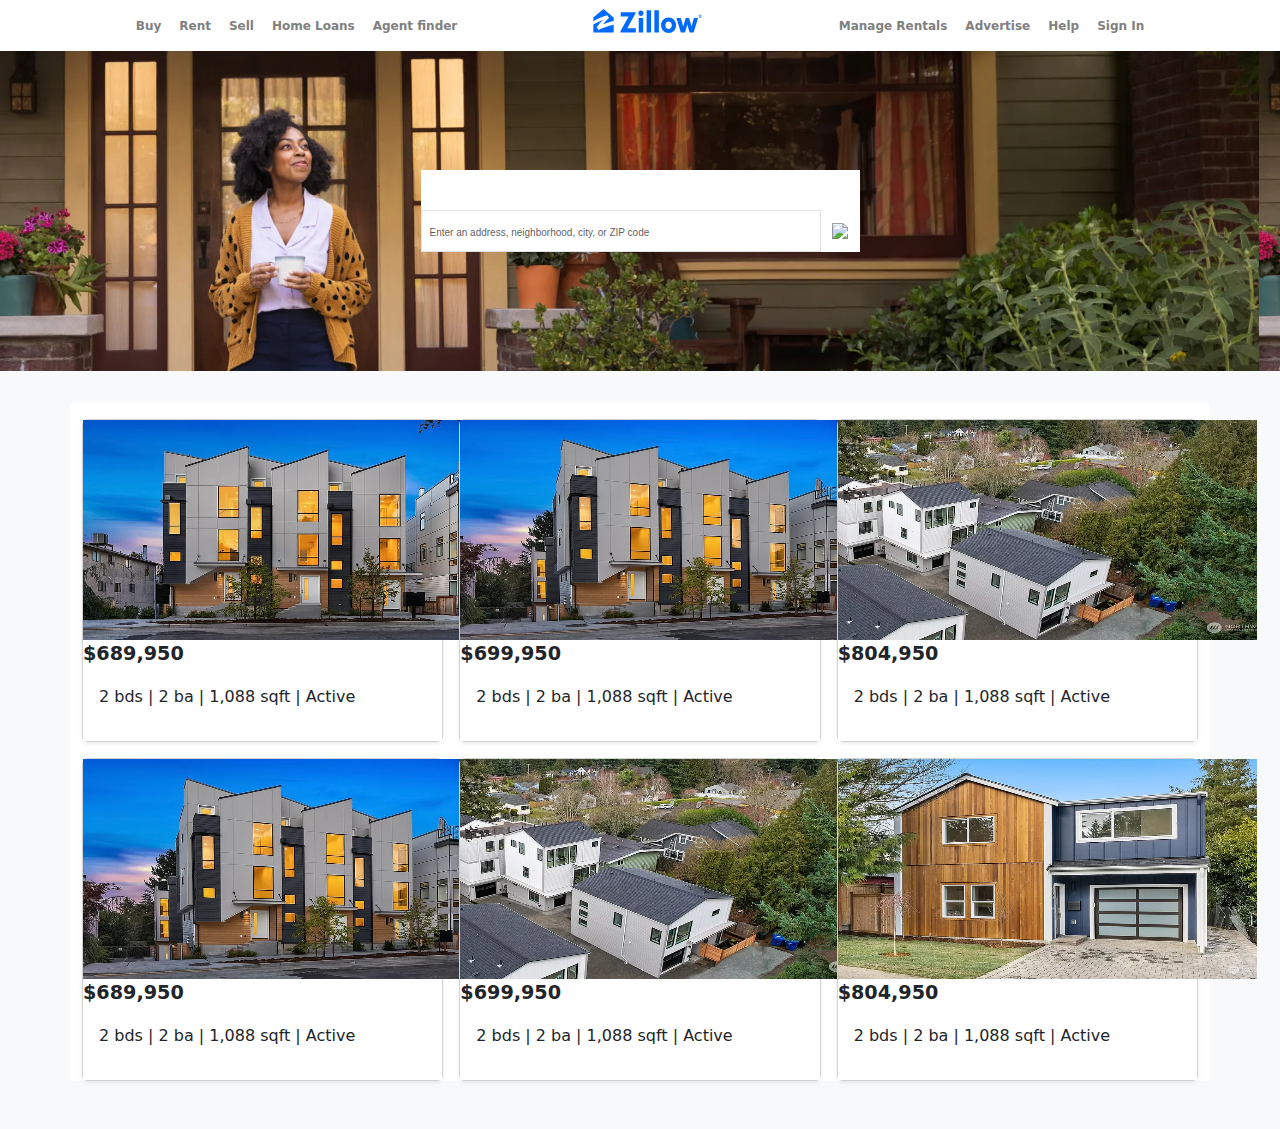
==== album/index.html @ 71f2a59e "Update index.html" ====
<!doctype html>
<html lang="en" data-bs-theme="auto">
  <head><script src="../assets/js/color-modes.js"></script>

    <meta charset="utf-8">
    <meta name="viewport" content="width=device-width, initial-scale=1">
    <meta name="description" content="">
    <meta name="author" content="Mark Otto, Jacob Thornton, and Bootstrap contributors">
    <meta name="generator" content="Hugo 0.118.2">
    <title>Album example · Bootstrap v5.3</title>

    <link rel="canonical" href="https://getbootstrap.com/docs/5.3/examples/album/">

    

    <link rel="stylesheet" href="https://cdn.jsdelivr.net/npm/@docsearch/css@3">

<link href="../assets/dist/css/bootstrap.min.css" rel="stylesheet">

    <style>
        *{
            background-color: white;
        }
      .bd-placeholder-img {
        font-size: 1.125rem;
        text-anchor: middle;
        -webkit-user-select: none;
        -moz-user-select: none;
        user-select: none;
      }

      @media (min-width: 768px) {
        .bd-placeholder-img-lg {
          font-size: 3.5rem;
        }
      }

      .b-example-divider {
        width: 100%;
        height: 3rem;
        border: solid rgba(0, 0, 0, .15);
        border-width: 1px 0;
        box-shadow: inset 0 .5em 1.5em rgba(0, 0, 0, .1), inset 0 .125em .5em rgba(0, 0, 0, .15);
      }

      .b-example-vr {
        flex-shrink: 0;
        width: 1.5rem;
        height: 100vh;
      }

      .bi {
        vertical-align: -.125em;
        fill: currentColor;
      }

      .nav-scroller {
        position: relative;
        z-index: 2;
        height: 2.75rem;
        overflow-y: hidden;
      }

      .nav-scroller .nav {
        display: flex;
        flex-wrap: nowrap;
        padding-bottom: 1rem;
        margin-top: -1px;
        overflow-x: auto;
        text-align: center;
        white-space: nowrap;
        -webkit-overflow-scrolling: touch;
      }

      .btn-bd-primary {
        --bd-violet-bg: #712cf9;
        --bd-violet-rgb: 112.520718, 44.062154, 249.437846;

        --bs-btn-font-weight: 600;
        --bs-btn-color: var(--bs-white);
        --bs-btn-bg: var(--bd-violet-bg);
        --bs-btn-border-color: var(--bd-violet-bg);
        --bs-btn-hover-color: var(--bs-white);
        --bs-btn-hover-bg: #6528e0;
        --bs-btn-hover-border-color: #6528e0;
        --bs-btn-focus-shadow-rgb: var(--bd-violet-rgb);
        --bs-btn-active-color: var(--bs-btn-hover-color);
        --bs-btn-active-bg: #5a23c8;
        --bs-btn-active-border-color: #5a23c8;
      }

      .bd-mode-toggle {
        z-index: 1500;
      }

      .bd-mode-toggle .dropdown-menu .active .bi {
        display: block !important;
      }
      #navbar ul{
    padding:0.75em;
    padding-bottom:0px;
    list-style: none;
    font-size: 0.75em;
    font-weight:600;
}
body{
    box-sizing: border-box;
}
#navbar li{
    padding:0% 0.75em;
    color: grey;
}
#home{
    box-sizing: border-box;
    width: 100hw;
    display: flex;
    justify-content: center;
    height: 20em;
    text-align: center;
    align-items: center;
    font-family:'Lucida Sans', 'Lucida Sans Regular', 'Lucida Grande', 'Lucida Sans Unicode', Geneva, Verdana, sans-serif;
    padding: auto;
    color: white;
    font-weight: bold;
    background: url(../images/Banner\ image.webp);
    background-size: contain;
}

#home-events{
    margin: 10em;
}
#home-input{
    padding: 0.5em;
    width: 25em;
    border-radius: 0;
}
#home-image{
    background-color: white;
    border: 0px;
    border-radius: 0;
}
.input-group-text img {
    width: 16px; /* Adjust the width of the image */
    height: 16px; /* Adjust the height of the image */
    border-radius: 0px;
    border: 0px;
  }
  ::placeholder{
    font-size: 10px;
    font-weight: 500;
    color: rgb(202, 202, 202);
}
    </style>

    
  </head>
  <body>
    <nav class="d-flex justify-content-evenly pt-2" id="navbar">
      <ul class="d-flex">
          <li>Buy</li>
          <li>Rent</li>
          <li>Sell</li>
          <li>Home Loans</li>
          <li>Agent finder</li>
      </ul>
      <div>
          <img src="../images/z-logo-default.svg" alt="">
      </div>
      <ul class="d-flex ">
          <li>Manage Rentals</li>
          <li>Advertise</li>
          <li>Help</li>
          <li>Sign In</li>
      </ul>
  </nav>
  <section id="home">
      <div class="home-events">
          <article>Agents. Tours. Loans. Homes.</article>
          <div class="input-group mt-3">

              <input type="text" class="form-control" placeholder="Enter an address, neighborhood, city, or ZIP code"
                  id="home-input">

              <span class="input-group-text" id="home-image">
                  <img src="https://purepng.com/public/uploads/medium/search-icon-sl7.png" alt="Search Icon">
              </span>
          </div>
      </div>
  </section>
   
<main>



  <div class="album py-5 bg-body-tertiary">
    <div class="container">

      <div class="row row-cols-1 row-cols-sm-2 row-cols-md-3 g-3">
        <div class="col">
          <div class="card shadow-sm">
            <svg class="bd-placeholder-img card-img-top" width="100%" height="0" xmlns="http://www.w3.org/2000/svg"  aria-label="Placeholder: Thumbnail" preserveAspectRatio="xMidYMid slice" focusable="false"><title>Placeholder</title>
              <img src="../images/card3.webp" alt="laa" style="
    height: 220px;
    width: 419px;
">
              <rect  width="100%" height="100%" fill="#55595c"/>
            
              <text x="50%" y="50%" fill="#eceeef" dy=".3em" style="
    font-size: larger;
    font-weight: bold;
"> $689,950</text>
              </svg>
            <div class="card-body">
              <p class="card-text">2 bds | 2 ba | 1,088 sqft | Active</p>
              <div class="d-flex justify-content-between align-items-center">

                
              </div>
            </div>
          </div>
        </div>
        <div class="col">
          <div class="card shadow-sm">
            <svg class="bd-placeholder-img card-img-top" width="100%" height="0" xmlns="http://www.w3.org/2000/svg" role="img" aria-label="Placeholder: Thumbnail" preserveAspectRatio="xMidYMid slice" focusable="false"><title>Placeholder</title>
              <img src="../images/card4.webp" alt="laa" style="
    height: 220px;
    width: 419px;
">
              <rect width="100%" height="100%" fill="#55595c"/>
              <text x="50%" y="50%" fill="#eceeef" dy=".3em" style="
    font-size: larger;
    font-weight: bold;
"> $699,950</text>
            <div class="card-body">
              <p class="card-text">2 bds | 2 ba | 1,088 sqft | Active</p>
              <div class="d-flex justify-content-between align-items-center">

                
              </div>
            </div>
          </div>
        </div>
        <div class="col">
          <div class="card shadow-sm">
            <svg class="bd-placeholder-img card-img-top" width="100%" height="0" xmlns="http://www.w3.org/2000/svg" role="img" aria-label="Placeholder: Thumbnail" preserveAspectRatio="xMidYMid slice" focusable="false"><title>Placeholder</title>
              <img src="../images/card5.webp" alt="laa" style="
    height: 220px;
    width: 419px;
">
              <rect width="100%" height="100%" fill="#55595c"/><text x="50%" y="50%" fill="#eceeef" dy=".3em" style="
    font-size: larger;
    font-weight: bold;
"> $804,950</text>
            <div class="card-body">
              <p class="card-text">2 bds | 2 ba | 1,088 sqft | Active</p>
              <div class="d-flex justify-content-between align-items-center">

                
              </div>
            </div>
          </div>
        </div>

        <div class="col">
          <div class="card shadow-sm">
            <svg class="bd-placeholder-img card-img-top" width="100%" height="0" xmlns="http://www.w3.org/2000/svg" role="img" aria-label="Placeholder: Thumbnail" preserveAspectRatio="xMidYMid slice" focusable="false"><title>Placeholder</title>
              <img src="../images/card4.webp" alt="laa" style="
    height: 220px;
    width: 419px;
">
              <rect width="100%" height="100%" fill="#55595c"/><text x="50%" y="50%" fill="#eceeef" dy=".3em" style="
    font-size: larger;
    font-weight: bold;
"> $689,950</text>
            <div class="card-body">
              <p class="card-text">2 bds | 2 ba | 1,088 sqft | Active</p>
              <div class="d-flex justify-content-between align-items-center">

                
              </div>
            </div>
          </div>
        </div>
        <div class="col">
          <div class="card shadow-sm">
            <svg class="bd-placeholder-img card-img-top" width="100%" height="0" xmlns="http://www.w3.org/2000/svg" role="img" aria-label="Placeholder: Thumbnail" preserveAspectRatio="xMidYMid slice" focusable="false"><title>Placeholder</title>
              <img src="../images/card5.webp" alt="laa" style="
    height: 220px;
    width: 419px;
">
              <rect width="100%" height="100%" fill="#55595c"/><text x="50%" y="50%" fill="#eceeef" dy=".3em" style="
    font-size: larger;
    font-weight: bold;
"> $699,950</text>
            <div class="card-body">
              <p class="card-text">2 bds | 2 ba | 1,088 sqft | Active</p>
              <div class="d-flex justify-content-between align-items-center">

                
              </div>
            </div>
          </div>
        </div>
        <div class="col">
          <div class="card shadow-sm">
            <svg class="bd-placeholder-img card-img-top" width="100%" height="0" xmlns="http://www.w3.org/2000/svg" role="img" aria-label="Placeholder: Thumbnail" preserveAspectRatio="xMidYMid slice" focusable="false"><title>Placeholder</title>
              <img src="../images/card6.webp" alt="laa" style="
    height: 220px;
    width: 419px;
">
              <rect width="100%" height="100%" fill="#55595c"/><text x="50%" y="50%" fill="#eceeef" dy=".3em" style="
    font-size: larger;
    font-weight: bold;
"> $804,950</text>
            <div class="card-body">
              <p class="card-text">2 bds | 2 ba | 1,088 sqft | Active</p>
              <div class="d-flex justify-content-between align-items-center">

                
              </div>
            </div>
          </div>
        </div>

       
        
       
      </div>
    </div>
  </div>

</main>

<script src="../assets/dist/js/bootstrap.bundle.min.js"></script>

    </body>
</html>
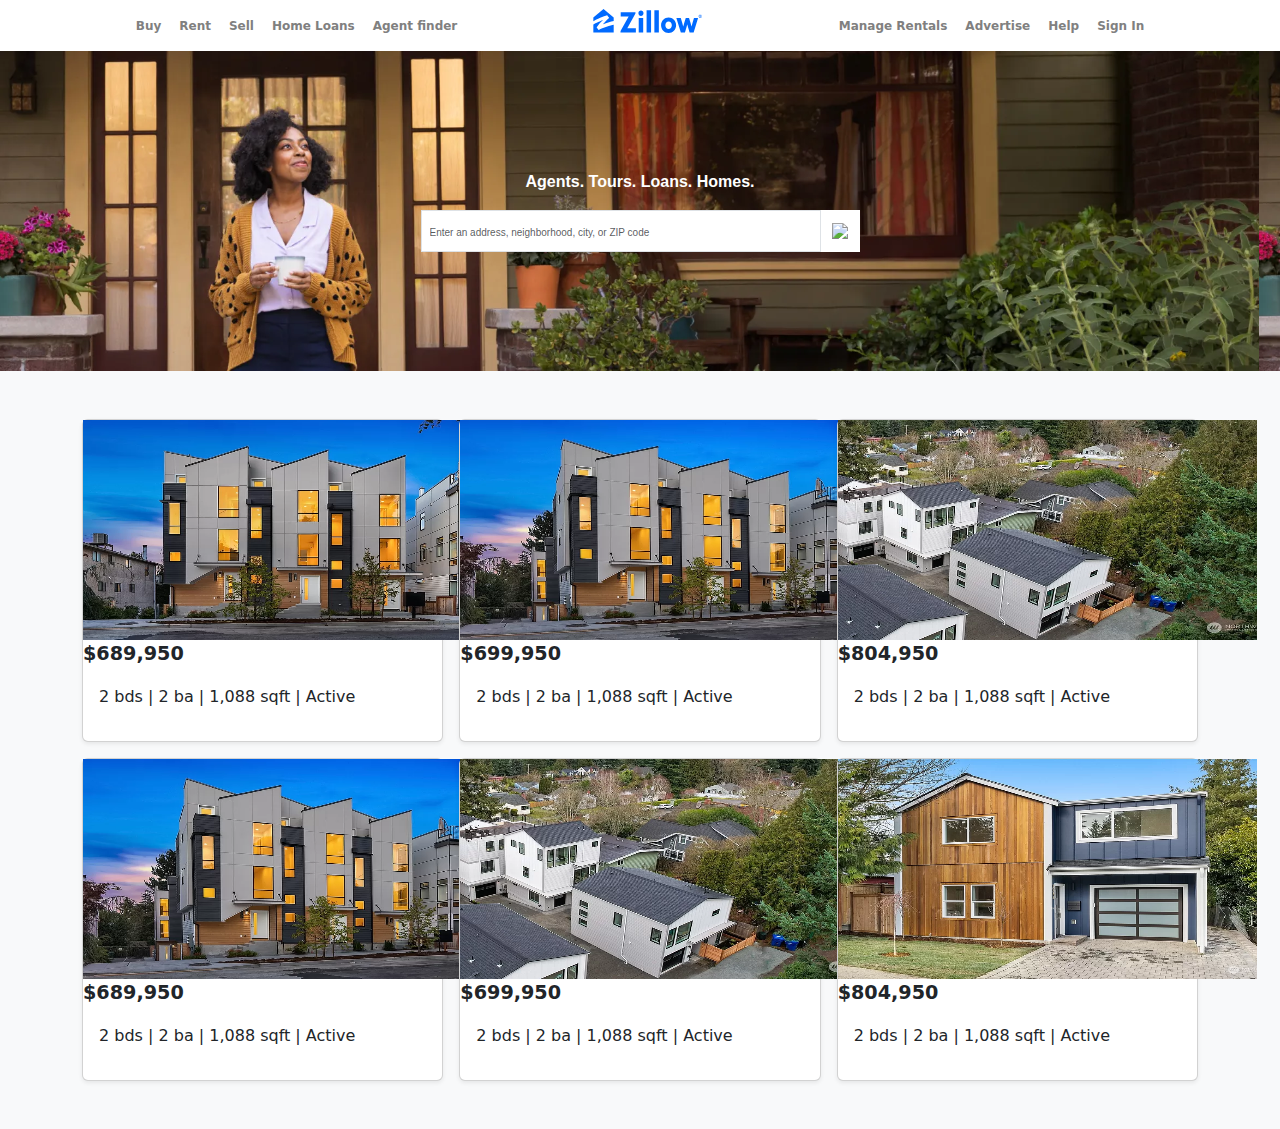
==== commit 9c415c86: "Update index.html" ====
--- a/album/index.html
+++ b/album/index.html
@@ -18,9 +18,6 @@
 <link href="../assets/dist/css/bootstrap.min.css" rel="stylesheet">
 
     <style>
-        *{
-            background-color: white;
-        }
       .bd-placeholder-img {
         font-size: 1.125rem;
         text-anchor: middle;
@@ -38,6 +35,7 @@
       .b-example-divider {
         width: 100%;
         height: 3rem;
+        background-color: rgba(0, 0, 0, .1);
         border: solid rgba(0, 0, 0, .15);
         border-width: 1px 0;
         box-shadow: inset 0 .5em 1.5em rgba(0, 0, 0, .1), inset 0 .125em .5em rgba(0, 0, 0, .15);
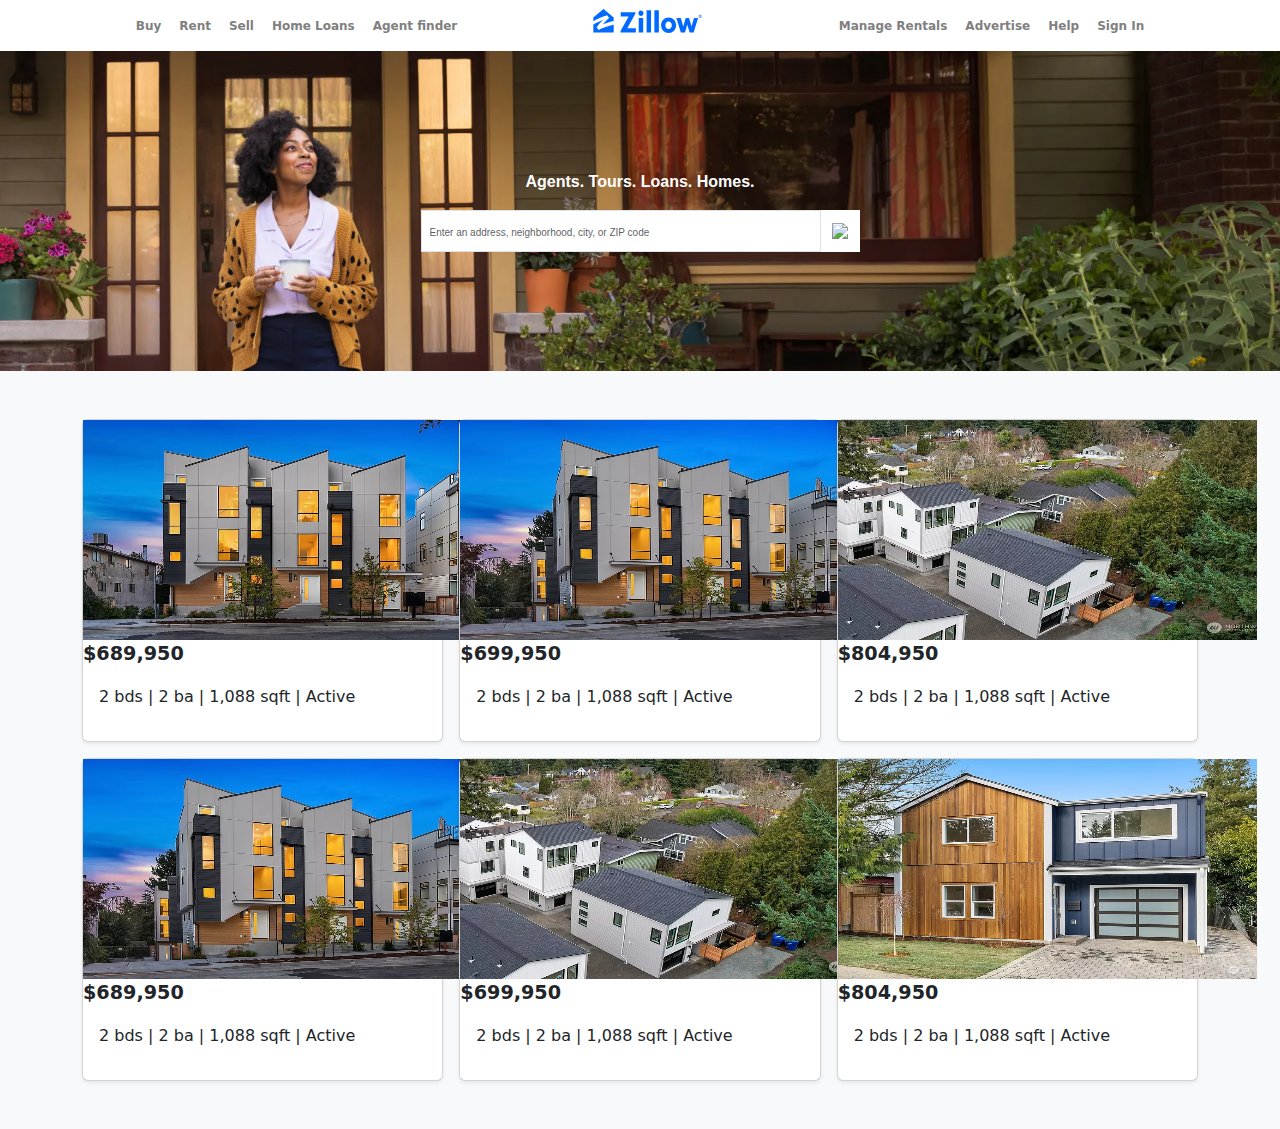
==== commit 0a933a63: "Update index.html" ====
--- a/album/index.html
+++ b/album/index.html
@@ -121,7 +121,8 @@
     color: white;
     font-weight: bold;
     background: url(../images/Banner\ image.webp);
-    background-size: contain;
+    background-size: cover;
+    background-repeat:no-repeat;
 }
 
 #home-events{
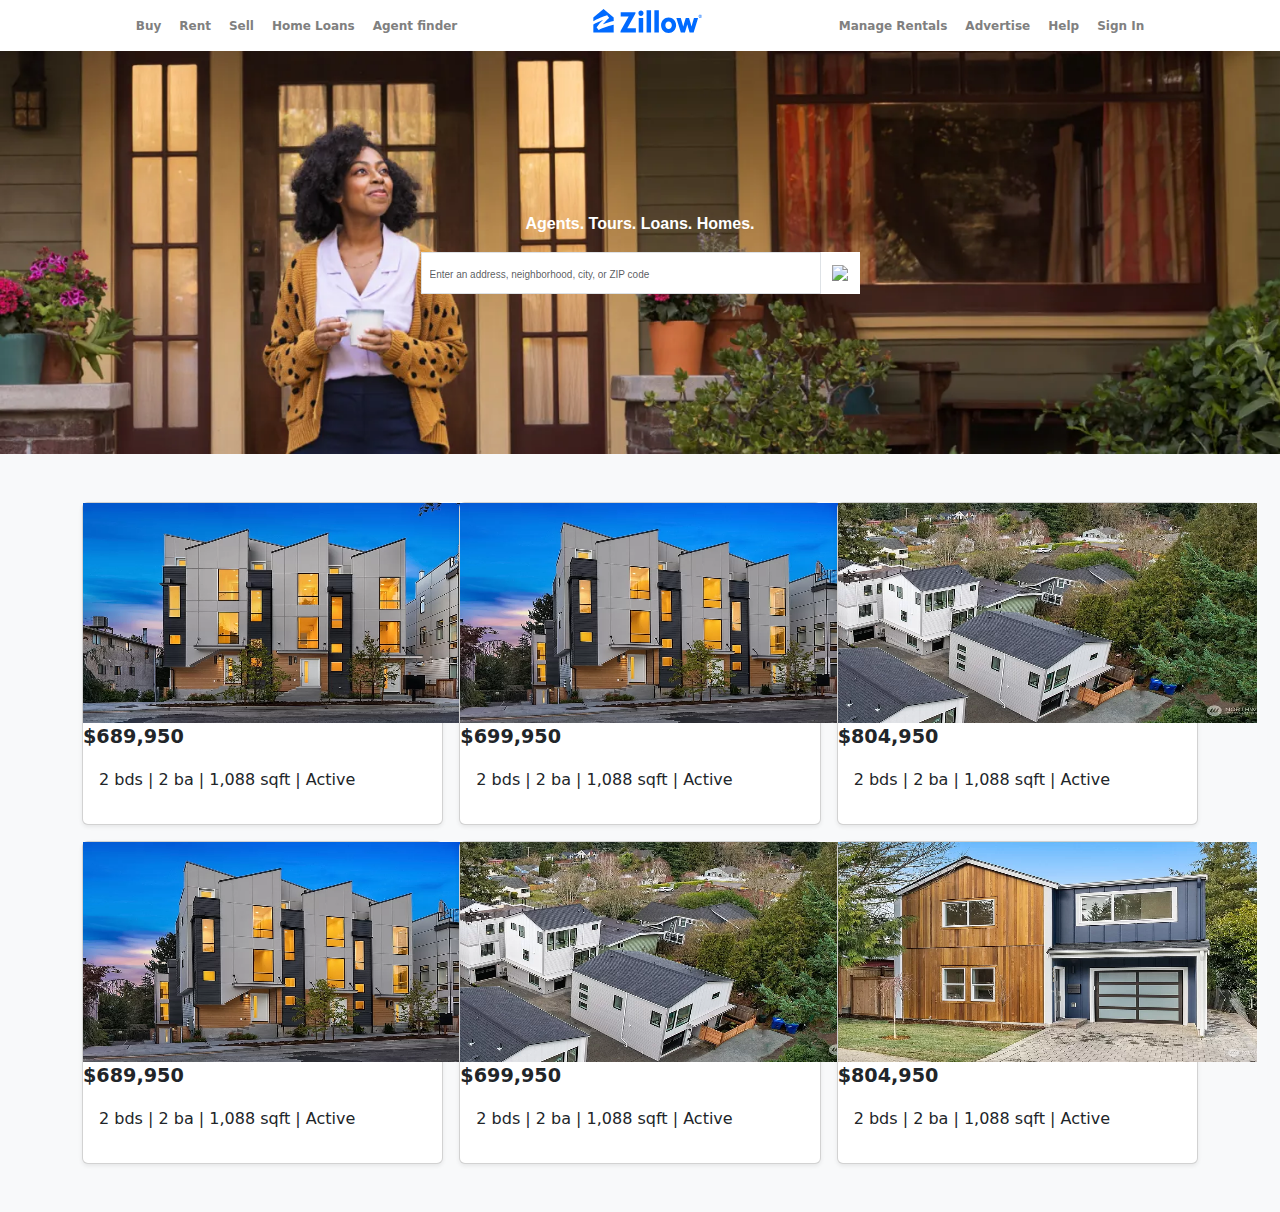
==== commit 5aa632e6: "Update index.html" ====
--- a/album/index.html
+++ b/album/index.html
@@ -172,7 +172,7 @@
           <li>Sign In</li>
       </ul>
   </nav>
-  <section id="home">
+  <section id="home" style ="height : 403px">
       <div class="home-events">
           <article>Agents. Tours. Loans. Homes.</article>
           <div class="input-group mt-3">
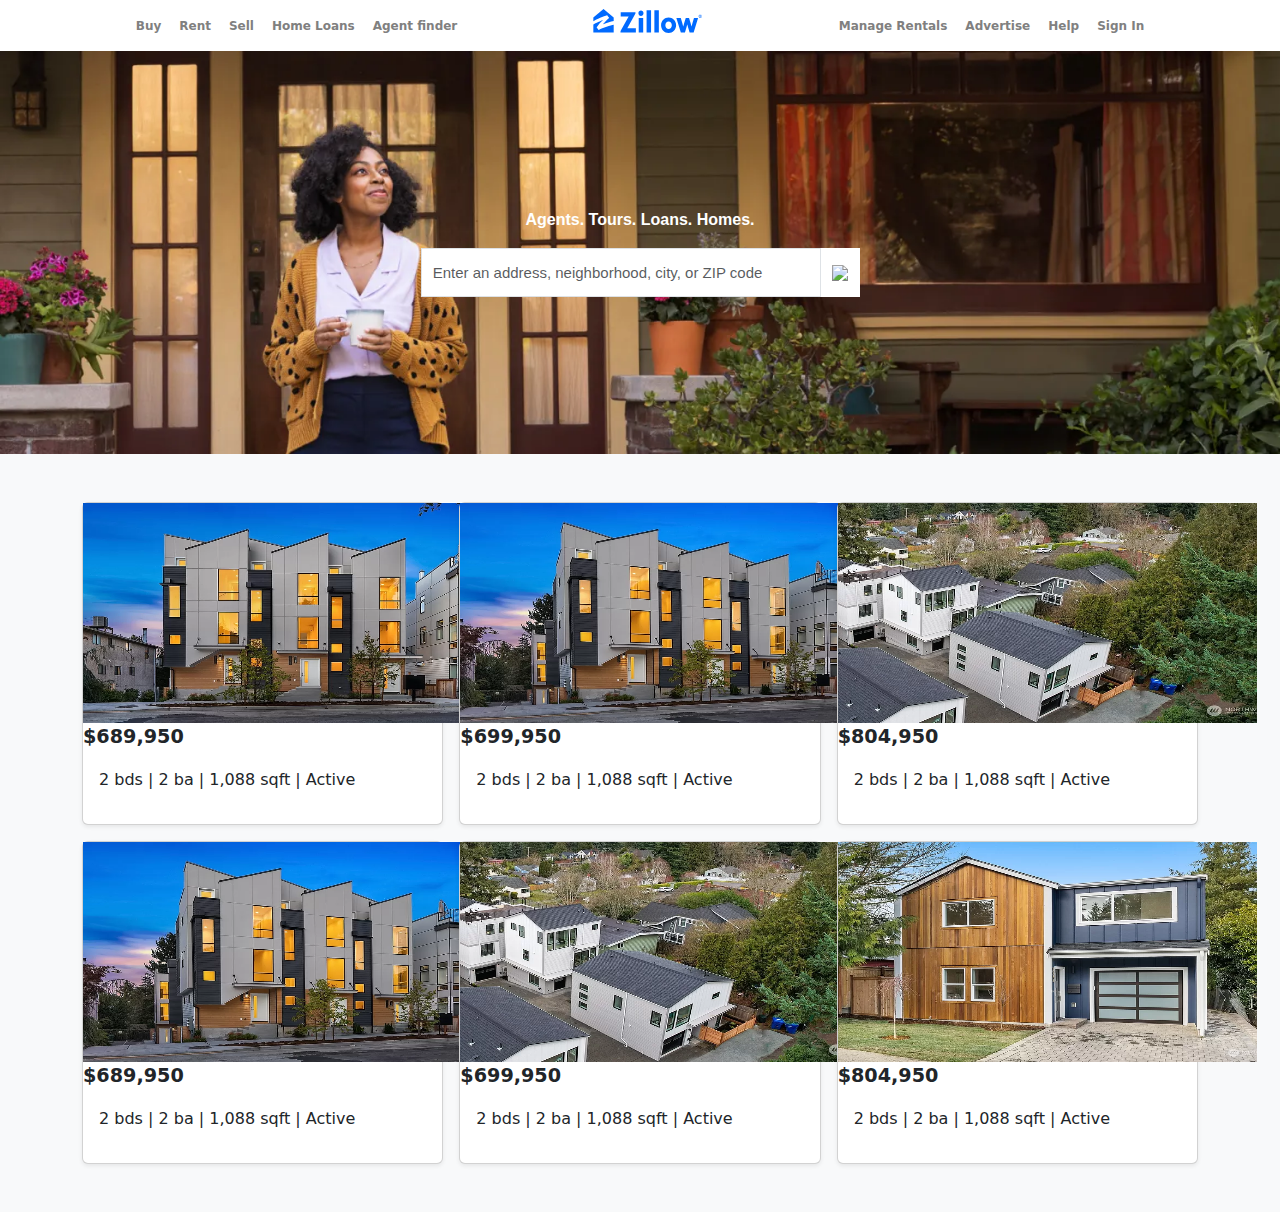
==== commit 047eaebd: "Update index.html" ====
--- a/album/index.html
+++ b/album/index.html
@@ -129,7 +129,7 @@
     margin: 10em;
 }
 #home-input{
-    padding: 0.5em;
+    padding: 0.7em;
     width: 25em;
     border-radius: 0;
 }
@@ -145,7 +145,7 @@
     border: 0px;
   }
   ::placeholder{
-    font-size: 10px;
+    font-size: 15px;
     font-weight: 500;
     color: rgb(202, 202, 202);
 }
